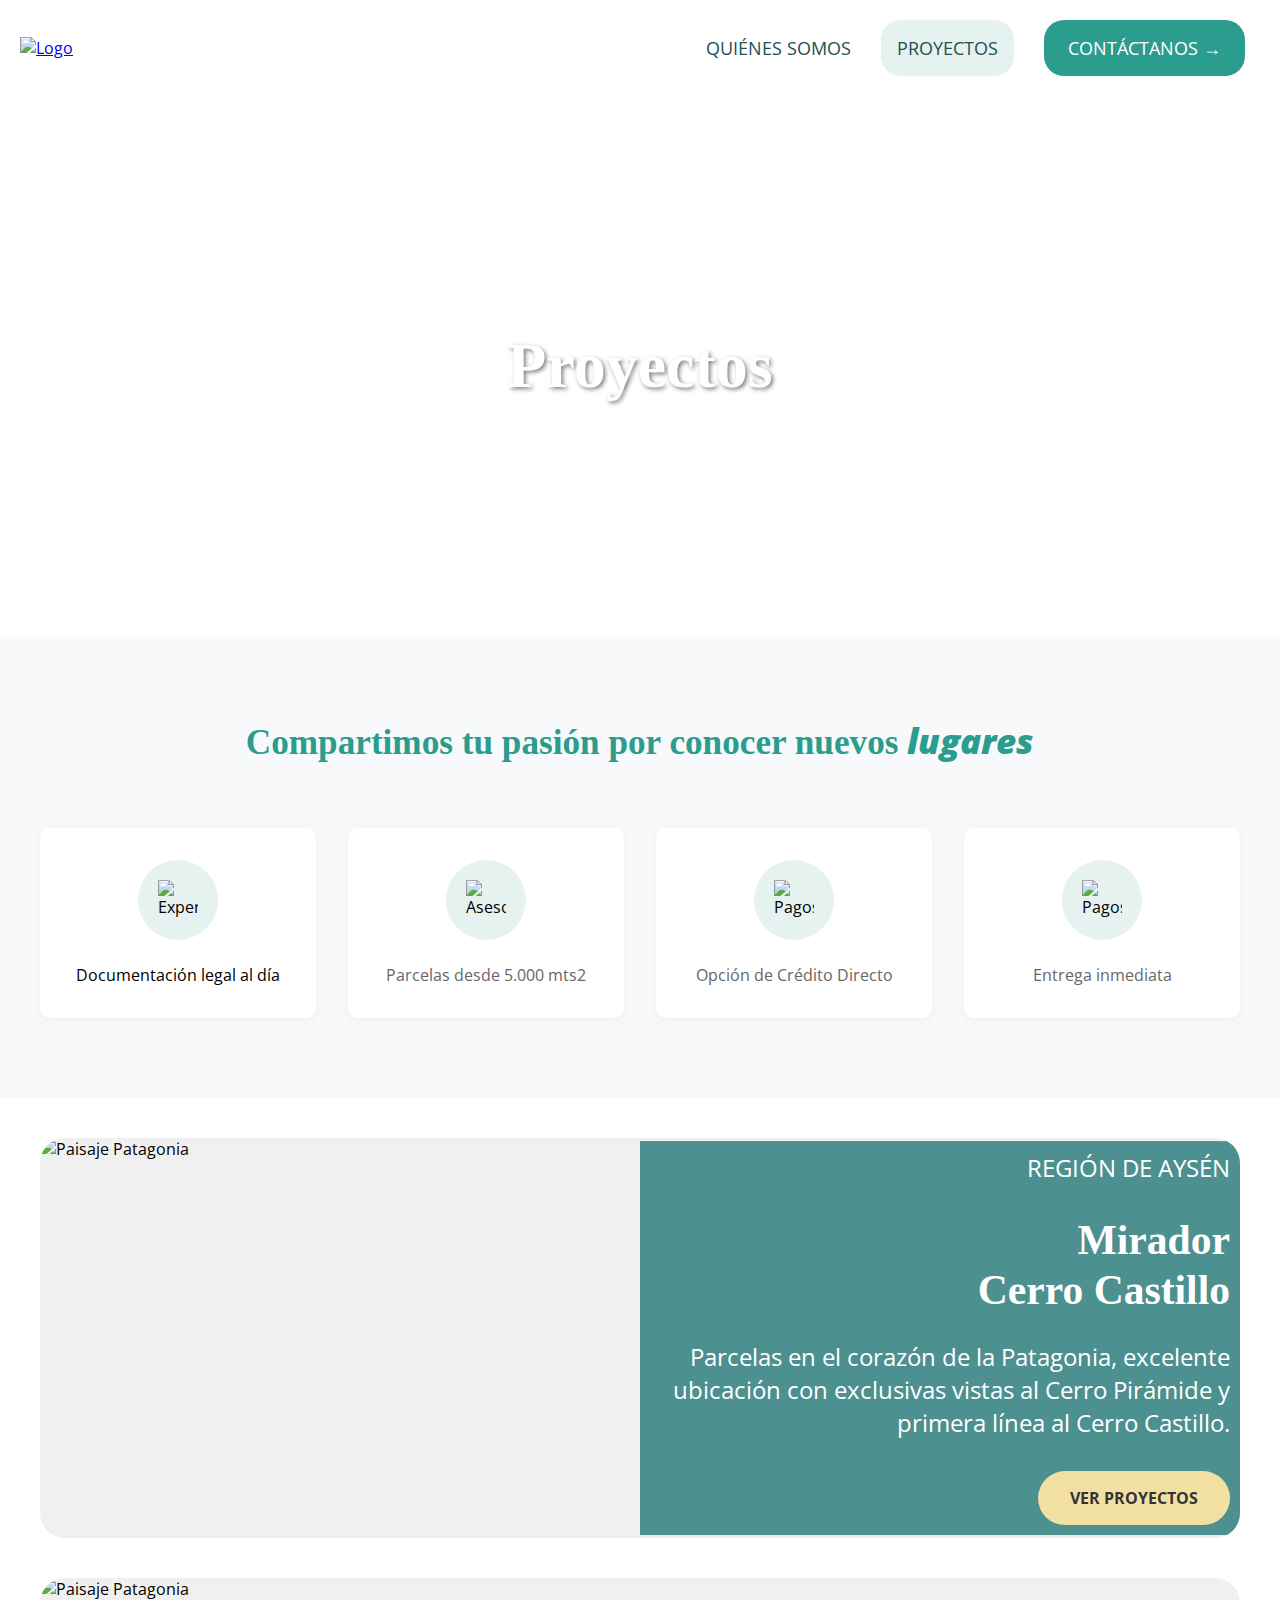
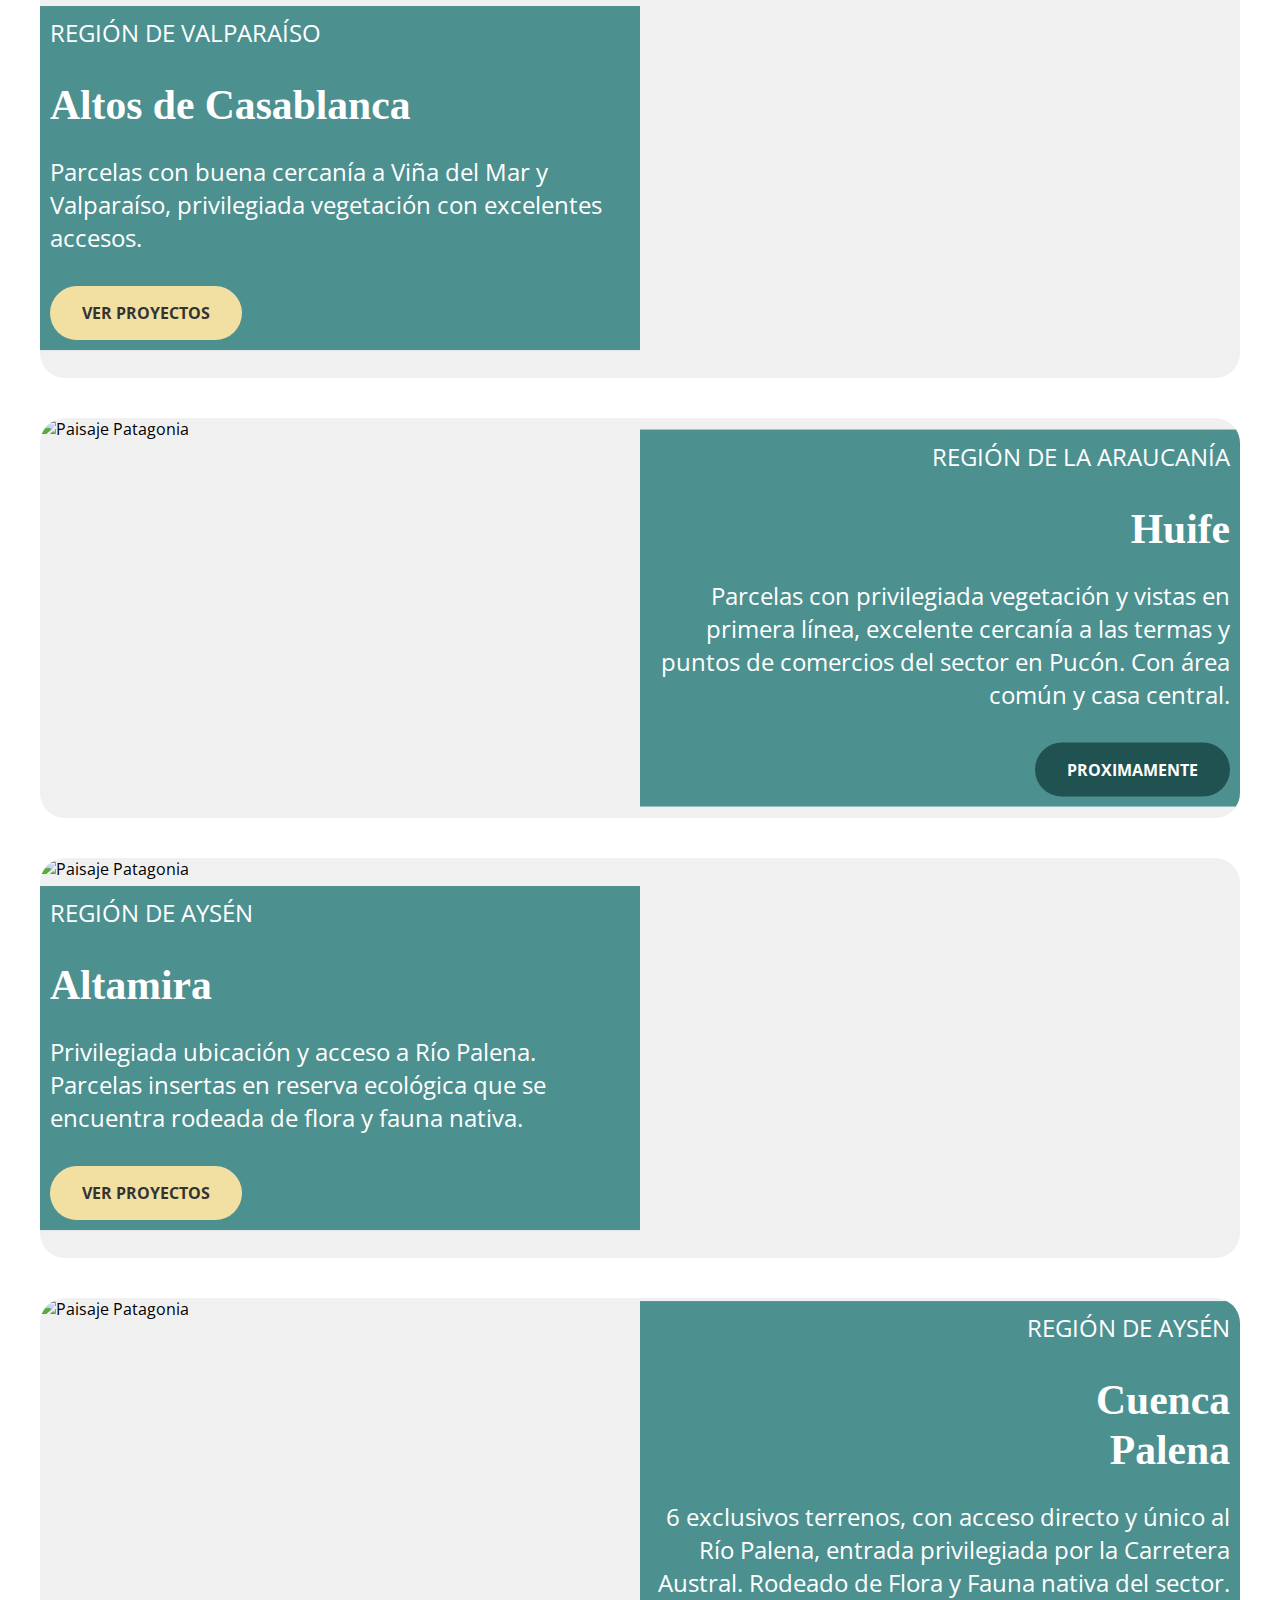
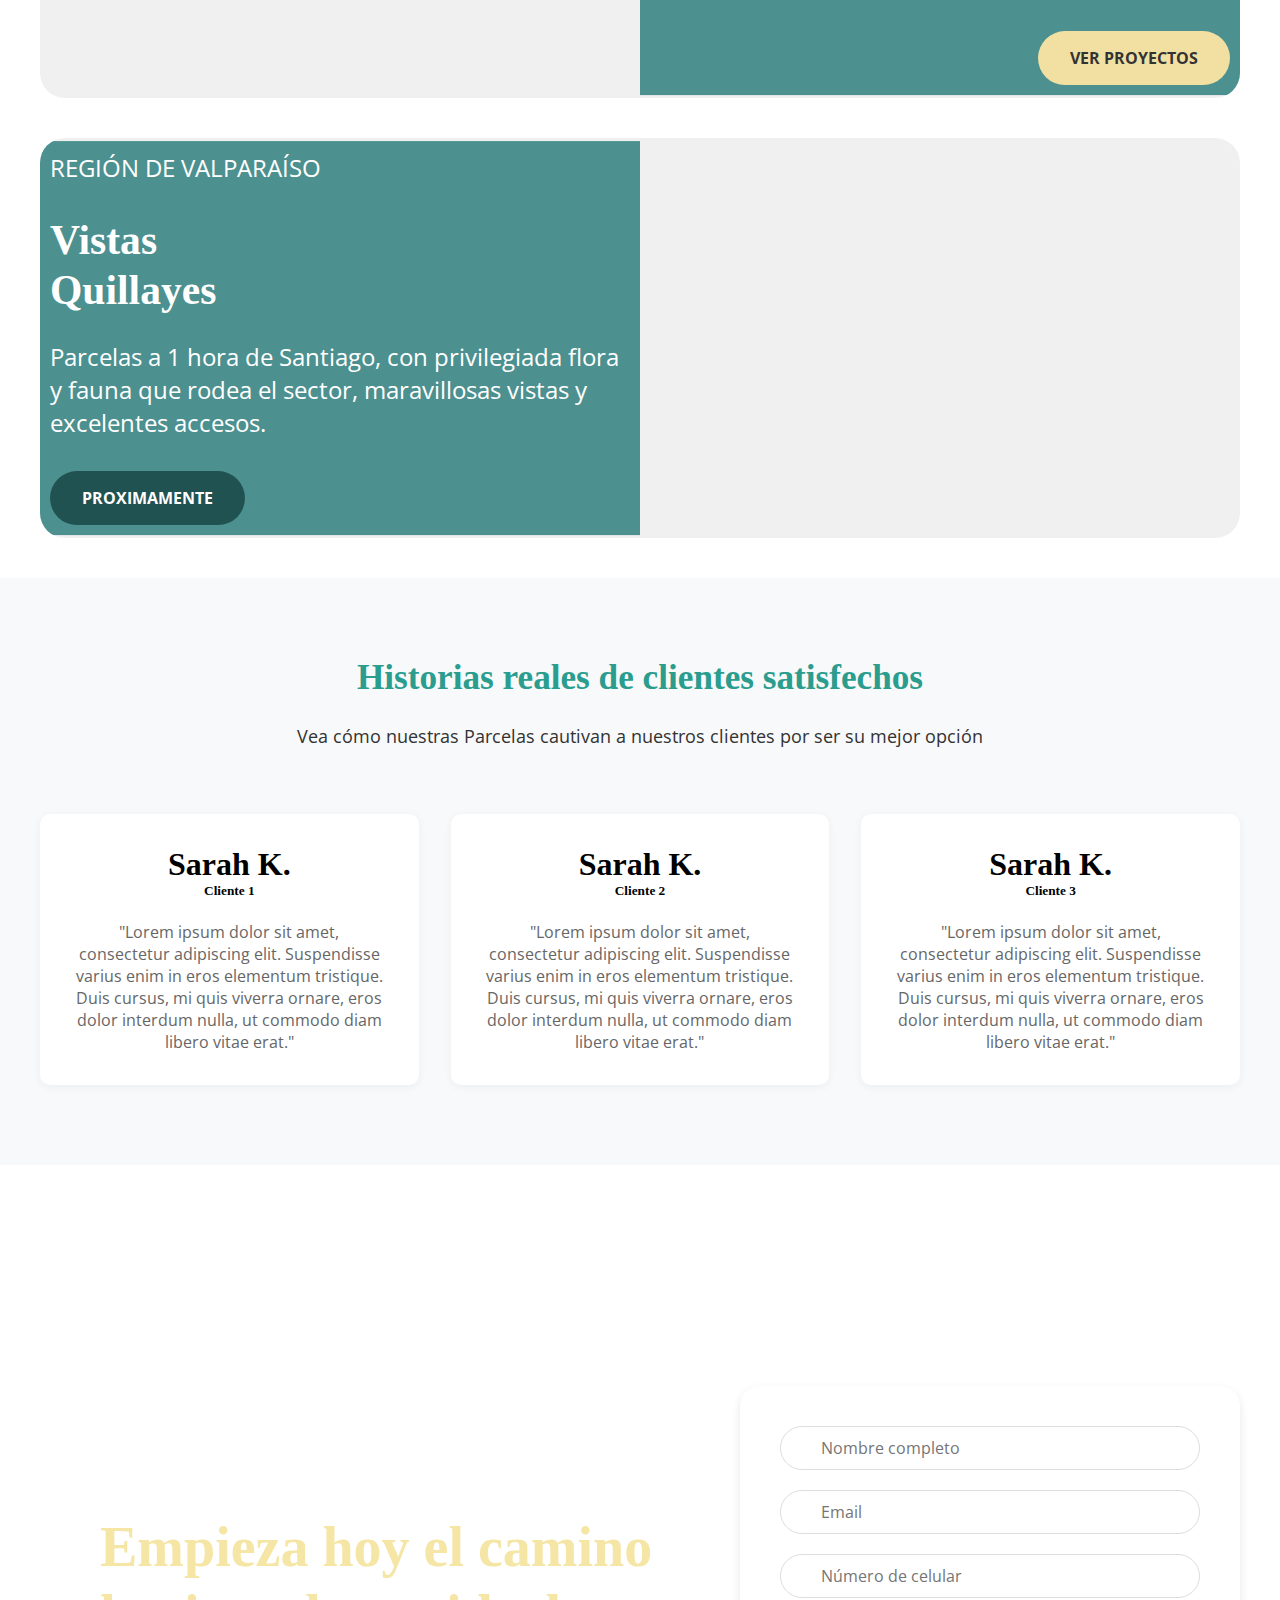
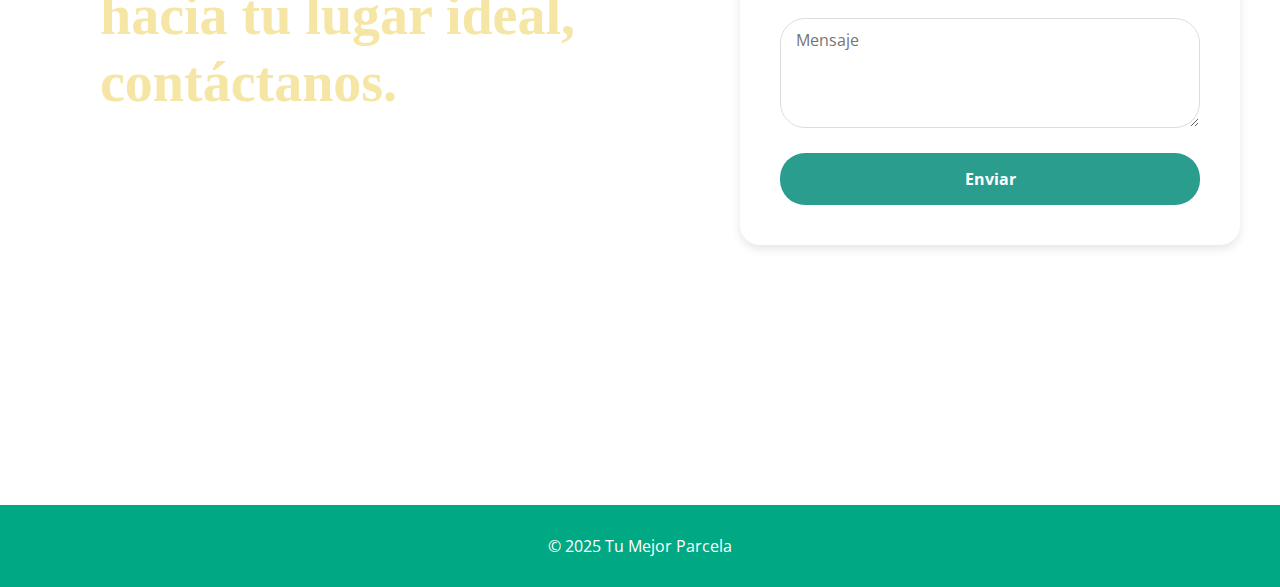
==== proyectos/index.html @ 218e7578 "Add files via upload" ====
<!DOCTYPE html>
<html lang="es">
<head>
    <meta charset="UTF-8">
    <meta name="viewport" content="width=device-width, initial-scale=1.0">
    <title>Proyectos</title>
    <meta content="" name="keywords">
    <meta content="" name="description">
    <!-- Favicon -->
    <link href="../assets/icons/parcela_icon.png" rel="icon">

    <link rel="stylesheet" href="../assets/css/style.css">
<!--     <script src="../assets/js/slider.js"></script>
    <script src="../assets/js/gallery.js"></script> -->
</head>
<body>

    
    <nav class="navbar">

        <div class="logo">
            <a href="http://localhost/parcelas/">
            <img src="../assets/img/banners/Logo.svg" alt="Logo">
            </a>
        </div>
        
        <!-- Checkbox para controlar el menú -->
        <input type="checkbox" class="menu-toggle" id="toggle-menu">
    
        <!-- Icono del menú (hamburguesa) -->
        <label for="toggle-menu" class="navbar-toggle">&#9776;</label>
        <div class="nav-links">
            <a href="../quienes-somos/index.html" class="nav-item">QUIÉNES SOMOS</a>
            <a href="../proyectos/index.html" class="nav-item proyectos">PROYECTOS</a>
            <a href="mailto:contacto@parcelas.cl" target="_blank" class="nav-item contactanos">CONTÁCTANOS →</a>
        </div>
    </nav>

    <section class="proyects">
        <div class="proyects-content">
            <h1>Proyectos</h1>
        </div>
    </section>

    <section class="beneficios">
        <div class="beneficios-header">
            
            <h2>Compartimos tu pasión por conocer nuevos <strong style="font-style: italic;">lugares</strong></h2>
           
        </div>
        
        <div class="proyectos-grid">
            <div class="proyectos-card">
                <div class="beneficio-icon">
                    <img src="../assets/icons/documentacion.svg" alt="Experiencia">
                </div>
                <p>Documentación legal al día</p>
            </div>

            <div class="beneficio-card">
                <div class="beneficio-icon">
                    <img src="../assets/icons/parcelas.svg" alt="Asesoría">
                </div>
                <p>Parcelas desde 5.000 mts2</p>
            </div>

            <div class="beneficio-card">
                <div class="beneficio-icon">
                    <img src="../assets/icons/credito.svg" alt="Pagos">
                </div>
                <p>Opción de Crédito Directo</p>
            </div>

            <div class="beneficio-card">
                <div class="beneficio-icon">
                    <img src="../assets/icons/entrega.svg" alt="Pagos">
                </div>
                <p>Entrega inmediata</p>
            </div>
        </div>
    </section>






    <section class="slider-section">
        <div class="slider">  
            <div class="slider-container">
                <div class="slide active">
                    <div class="slide-wrapper">
                        <img src="../assets/img/slides/p1.png" alt="Paisaje Patagonia">
                        <div class="slide-content" style="background-color:#4C908F">
                            <p>REGIÓN DE AYSÉN</p>
                            <h2>Mirador<br>Cerro Castillo</h2>
                            <p>Parcelas en el corazón de la Patagonia, excelente ubicación con exclusivas vistas al Cerro Pirámide y primera línea al Cerro Castillo. </p>
                            <a href="mirador-cerro-castillo/index.html" class="btn-proyectos">VER PROYECTOS</a>
                        </div>
                    </div>
                </div>
                <!-- Agrega más slides según necesites -->
            </div>
        </div>
    </section>


    <section class="slider-section">
        <div class="slider">  
            <div class="slider-container">
                <div class="slide active">
                    <div class="slide-wrapper">
                        <img src="../assets/img/slides/p2.png" alt="Paisaje Patagonia">
                        <div class="slide-content slide-content-left" style="background-color:#4C908F">
                            <p>REGIÓN DE VALPARAÍSO</p>
                            <h2>Altos de Casablanca</h2>
                            <p>Parcelas con buena cercanía a Viña del Mar y Valparaíso, privilegiada vegetación con excelentes accesos.</p>
                            <a href="altos-de-casablanca/index.html" class="btn-proyectos">VER PROYECTOS</a>
                        </div>
                    </div>
                </div>
                <!-- Agrega más slides según necesites -->
            </div>
        </div>
    </section>


    <section class="slider-section">
        <div class="slider">  
            <div class="slider-container">
                <div class="slide active">
                    <div class="slide-wrapper">
                        <img src="../assets/img/slides/p3.png" alt="Paisaje Patagonia">
                        <div class="slide-content" style="background-color:#4C908F">
                            <p>REGIÓN DE LA ARAUCANÍA</p>
                            <h2>Huife</h2>
                            <p>Parcelas con privilegiada vegetación y vistas en primera línea, excelente cercanía a las termas y puntos de comercios del sector en Pucón. Con área común y casa central.</p>
                            <a href="" class="btn-proximos">PROXIMAMENTE</a>
                        </div>
                    </div>
                </div>
                <!-- Agrega más slides según necesites -->
            </div>
        </div>
    </section>


    <section class="slider-section">
        <div class="slider">  
            <div class="slider-container">
                <div class="slide active">
                    <div class="slide-wrapper">
                        <img src="../assets/img/slides/p4.png" alt="Paisaje Patagonia">
                        <div class="slide-content slide-content-left" style="background-color:#4C908F">
                            <p>REGIÓN DE AYSÉN</p>
                            <h2>Altamira</h2>
                            <p>Privilegiada ubicación y acceso a Río Palena. Parcelas insertas en reserva ecológica que se encuentra rodeada de flora y fauna nativa. </p>
                            <a href="altamira/index.html" class="btn-proyectos">VER PROYECTOS</a>
                        </div>
                    </div>
                </div>
                <!-- Agrega más slides según necesites -->
            </div>
        </div>
    </section>

    
    <section class="slider-section">
        <div class="slider">  
            <div class="slider-container">
                <div class="slide active">
                    <div class="slide-wrapper">
                        <img src="../assets/img/slides/p5.png" alt="Paisaje Patagonia">
                        <div class="slide-content" style="background-color:#4C908F">
                            <p>REGIÓN DE AYSÉN</p>
                            <h2>Cuenca <br> Palena</h2>
                            <p>6 exclusivos terrenos, con acceso directo y único al Río Palena, entrada privilegiada por la Carretera Austral. Rodeado de Flora y Fauna nativa del sector.</p>
                            <a href="cuenca-palena/index.html" class="btn-proyectos">VER PROYECTOS</a>
                        </div>
                    </div>
                </div>
                <!-- Agrega más slides según necesites -->
            </div>
        </div>
    </section>


    <section class="slider-section">
        <div class="slider">  
            <div class="slider-container">
                <div class="slide active">
                    <div class="slide-wrapper">
                        <img src="../assets/img/slides/p6.png" alt="Paisaje Patagonia">
                        <div class="slide-content slide-content-left" style="background-color:#4C908F">
                            <p>REGIÓN DE VALPARAÍSO</p>
                            <h2>Vistas<br> Quillayes</h2>
                            <p>Parcelas a 1 hora de Santiago, con privilegiada flora y fauna que rodea el sector, maravillosas vistas y excelentes accesos. </p>
                            <a href="" class="btn-proximos">PROXIMAMENTE</a>
                        </div>
                    </div>
                </div>
                <!-- Agrega más slides según necesites -->
            </div>
        </div>
    </section>

    <section class="beneficios">
        <div class="beneficios-header">
            <h2>Historias reales de clientes satisfechos</h2>
           <p>Vea cómo nuestras Parcelas cautivan a nuestros clientes por ser su mejor opción </p>
        </div>
        
        <div class="beneficios-grid">
            <div class="beneficio-card">
               
            <h1>Sarah K.</h1>
            <h5>Cliente 1</h5>
            <br>
                <p> "Lorem ipsum dolor sit amet, consectetur adipiscing elit. Suspendisse varius enim in eros elementum tristique. Duis cursus, mi quis viverra ornare, eros dolor interdum nulla, ut commodo diam libero vitae erat."</p>
            </div>

            <div class="beneficio-card">
               
                <h1>Sarah K.</h1>
                <h5>Cliente 2
                </h5>
                
            <br>
  
                    <p> "Lorem ipsum dolor sit amet, consectetur adipiscing elit. Suspendisse varius enim in eros elementum tristique. Duis cursus, mi quis viverra ornare, eros dolor interdum nulla, ut commodo diam libero vitae erat."</p>
                </div>
                <div class="beneficio-card">
               
          
  
                    <h1>Sarah K.</h1>
                    <h5>Cliente 3</h5>
                    <br>
                        <p> "Lorem ipsum dolor sit amet, consectetur adipiscing elit. Suspendisse varius enim in eros elementum tristique. Duis cursus, mi quis viverra ornare, eros dolor interdum nulla, ut commodo diam libero vitae erat."</p>
                    </div>
               
        </div>
    </section>



    <section class="contacto" style="background-image: url(../assets/img/banners/proyecto_contacto.png);">
        <div class="contacto-container">
            <div class="contacto-title">
                <h2>Empieza hoy el camino hacia tu lugar ideal, contáctanos.</h2>
            </div>
            <div class="contacto-content">
                <form class="contacto-form">
                    <div class="form-group">
                        <input type="text" placeholder="Nombre completo" class="input-icon user" required>
                    </div>
                    <div class="form-group">
                        <input type="email" placeholder="Email" class="input-icon email" required>
                    </div>
                    <div class="form-group">
                        <input type="tel" placeholder="Número de celular" class="input-icon phone" required>
                    </div>
                    <div class="form-group">
                        <textarea placeholder="Mensaje" rows="4" class="input-icon message" required></textarea>
                    </div>
                    <button type="submit" class="btn-submit">Enviar</button>
                </form>
            </div>
        </div>
    </section>



    <footer class="footer">
        <p>&copy; 2025 Tu Mejor Parcela</p>
    </footer>
</body>
</html>
---- assets/css/style.css ----
/* Base Styles & Typography */
@import url('https://fonts.googleapis.com/css2?family=Open+Sans:wght@300;400;500;600;700&display=swap');

@font-face {
    font-family: 'Dream Orphans';
    src: url('../fonts/DreamOrphans.woff2') format('woff2'),
         url('../fonts/DreamOrphans.woff') format('woff');
    font-weight: normal;
    font-style: normal;
    font-display: swap;
}


/* Aplicar la fuente a todo el sitio */
* {
    font-family: 'Open Sans', sans-serif;
    margin: 0;
    padding: 0;
    box-sizing: border-box;
}

/* Aplicar Dream Orphans a los títulos */
h1, h2, h3, h4, h5, h6,
.hero-content h1,
.beneficios-header h2,
.slide-content h2,
.contacto-title h2 {
    font-family: 'Dream Orphans', serif;


}

/* Estilos generales para el navbar */
.navbar {
    display: flex;
    justify-content: space-between;
    align-items: center;
    background-color: #ffffff;
    padding: 20px 20px;
    
}

/* Logo */
.navbar .logo img {
    width: 183px; /* Establecer el ancho fijo */
    height: 30px; /* Establecer el alto fijo */
    object-fit: contain; /* Ajusta la imagen sin distorsionarla */
    
}

/* Estilo de los enlaces */
.nav-links {
    display: flex;
    list-style-type: none;
    padding: 0;
    margin: 0;
    align-items: center; /* Asegura que los enlaces estén alineados verticalmente */
}

.nav-links .nav-item {
    color: #215252;
    text-decoration: none;
    font-size: 18px;
    margin: 0 15px;
}


.nav-links .nav-item:hover {
    color: #b8b8b8;
}

/* Toggle */
.menu-toggle {
    display: none; /* Ocultar el checkbox de manera predeterminada */
}

/* Icono de hamburguesa */
.navbar-toggle {
    display: none;
    font-size: 30px;
    color: white;
    background-color:#00A884;
    cursor: pointer;
    padding: 10px;
}

.nav-item.contactanos{
    color:#ffff

}

/* Estilo para el toggle en pantallas pequeñas */
@media screen and (max-width: 768px) {
    /* Ocultar los enlaces por defecto en pantallas pequeñas */
    .nav-links {
        display: none;
        width: 100%;
        flex-direction: column;
        text-align: center;
        background-color: #ffffff;
        position: absolute;
        top: 80px;
        left: 0;
        padding: 10px 0;
    }

    .nav-links .nav-item {
        margin: 10px 0;
        padding: 10px;
    }

    /* Mostrar el icono del toggle */
    .navbar-toggle {
        display: block;
    }

    /* Mostrar el menú cuando el checkbox está marcado */
    .menu-toggle:checked + .navbar-toggle + .nav-links {
        display: flex;
    }
}


.proyectos {
    background-color: #E5F2F0;
    padding: 1.0rem 1rem;
    border-radius: 20px;
}

.contactanos {
    background-color: #2A9D8F;
    color: white;
    padding: 1.0rem 1.5rem;
    border-radius: 20px;
}



/* Hero Section */
.hero {
    width: 100%;
    height: 60vh;
    background-image: url('../img/hero/tu_parcela.png');
    background-size: cover;
    background-position: center;
    background-repeat: no-repeat;
    display: flex;
    align-items: center;
    justify-content: center;
}

.hero-content {
    text-align: center;
    color: white;
}

.hero-content h1 {
    font-size: 4rem;
    text-shadow: 2px 2px 4px rgba(0, 0, 0, 0.5);
}



/* Quienes Somos */
.quienes-somos {
    width: 100%;
    height: 60vh;
    background-image: url('../img/banners/quienes-somos.png');
    background-size: cover;
    background-position: center;
    background-repeat: no-repeat;
    display: flex;
    align-items: center;
    justify-content: center;
}

.quienes-somos-content  {
    text-align: center;
    color: white;
}

.quienes-somos-content  h1 {
    font-size: 4rem;
    text-shadow: 2px 2px 4px rgba(0, 0, 0, 0.5);
}

/* Proyectos Section */
.proyects {
    width: 100%;
    height: 60vh;
    background-image: url('../img/banners/proyectos.png');
    background-size: cover;
    background-position: center;
    background-repeat: no-repeat;
    display: flex;
    align-items: center;
    justify-content: center;
}

.proyects-content {
    text-align: center;
    color: white;
}

.proyects-content h1 {
    font-size: 4rem;
    text-shadow: 2px 2px 4px rgba(0, 0, 0, 0.5);
}


/* Benefits Section */
.beneficios {
    padding: 5rem 2rem;
    background-color: #f8f9fa;
}

.beneficios-header {
    text-align: center;
    max-width: 800px;
    margin: 0 auto 4rem auto;
}

.beneficios-header h2 {
    color: #2A9D8F;
    font-size: 2.2rem;
    margin-bottom: 1.5rem;
}

.beneficios-header p {
    color: #333;
    font-size: 1.1rem;
    line-height: 1.6;
}

.beneficios-grid {
    display: grid;
    grid-template-columns: repeat(3, 1fr);
    gap: 2rem;
    max-width: 1200px;
    margin: 0 auto;
}
.proyectos-grid {
    display: grid;
    grid-template-columns: repeat(4, 1fr);
    gap: 2rem;
    max-width: 1200px;
    margin: 0 auto;
}

.beneficio-card {
    background: white;
    padding: 2rem;
    border-radius: 10px;
    text-align: center;
    box-shadow: 0 2px 10px rgba(0,0,0,0.05);
}

.proyectos-card {
    background: white;
    padding: 2rem;
    border-radius: 10px;
    text-align: center;
    box-shadow: 0 2px 10px rgba(0,0,0,0.05);
}


.beneficio-icon {
    background-color: #E5F2F0;
    width: 80px;
    height: 80px;
    border-radius: 50%;
    display: flex;
    align-items: center;
    justify-content: center;
    margin: 0 auto 1.5rem auto;
}

.beneficio-icon img {
    width: 40px;
    height: 40px;
}

.beneficio-card h3 {
    color: #333;
    margin-bottom: 1rem;
}

.beneficio-card p {
    color: #666;
}

/* Mobile Styles */
@media screen and (max-width: 768px) {
    .beneficios-grid {
        grid-template-columns: 1fr; /* Cambiar a una columna en pantallas pequeñas */
        gap: 1.5rem; /* Reducir el espacio entre los elementos */
    }
    .proyectos-grid {
        grid-template-columns: 1fr; /* Cambiar a una columna en pantallas pequeñas */
        gap: 1.5rem; /* Reducir el espacio entre los elementos */
    }

    .beneficio-card {
        padding: 1.5rem; /* Reducir el padding en los beneficios */
    }

    .beneficios-header h2 {
        font-size: 2rem; /* Ajustar el tamaño de fuente en móvil */
    }

    .beneficios-header p {
        font-size: 1rem; /* Ajustar el tamaño de fuente en móvil */
    }
}
/* Slider Section */
.slider-section {
    padding: 0 20px;
    margin: 40px 0;
}

.slider {
    position: relative;
    max-width: 1200px;
    margin: 0 auto;
}

.slider-container {
    border-radius: 25px;
    overflow: hidden;
    position: relative;
    height: 400px; /* Ajustamos la altura */
    background-color: #f0f0f0; /* Color de fondo mientras carga la imagen */
}

.slide {
    position: absolute;
    width: 100%;
    height: 100%;
    opacity: 0;
    transition: opacity 0.8s ease;
    visibility: hidden;
}

.slide.active {
    opacity: 1;
    visibility: visible;
}

.slide-wrapper {
    position: relative;
    width: 100%;
    height: 100%;
}

.slide img {
    width: 100%;
    height: 100%;
    object-fit: cover;
}

/* Contenido del slide alineado a la derecha (original) */
.slide-content {
    position: absolute;
    right: 0%;
    top: 50%;
    transform: translateY(-50%);
    color: white;
    text-align: right;
    max-width: 50%;
    padding: 10px;
}

/* Nueva clase para alinear el contenido a la izquierda */
.slide-content-left {
    left: 0%; /* Cambiamos de right a left */
    right: auto; /* Anulamos el right */
    text-align: left; /* Alineamos el texto a la izquierda */
}

.slide-content h2 {
    font-size: 2.6rem;
    margin-bottom: 1.5rem;
    line-height: 1.2;
}

.slide-content p {
    font-size: 1.5rem;
    margin-bottom: 2rem;
}

/* Media Queries para Responsividad */

/* Para dispositivos con pantallas más pequeñas como tabletas */
@media (max-width: 768px) {
    .slider-container {
        height: 300px; /* Reducimos la altura del slider */
    }

    .slide-content,
    .slide-content-left {
        max-width: 70%; /* Ajustamos el ancho del contenido */
        padding: 0 15px; /* Aumentamos el padding para mayor visibilidad */
    }

    .slide-content h2,
    .slide-content-left h2 {
        font-size: 2rem; /* Reducimos el tamaño de la letra en tabletas */
        margin-bottom: 1rem; /* Reducimos el margen */
    }

    .slide-content p,
    .slide-content-left p {
        font-size: 1rem; /* Reducimos el tamaño de la letra en tabletas */
        margin-bottom: 1.5rem; /* Reducimos el margen */
    }
}

/* Para dispositivos móviles más pequeños */
@media (max-width: 480px) {
    .slider-container {
        height: 250px; /* Reducimos aún más la altura del slider */
    }

    .slide-content,
    .slide-content-left {
        max-width: 85%; /* Reducimos aún más el ancho del contenido */
        padding: 8px;
    }

    .slide-content h2,
    .slide-content-left h2 {
        font-size: 1.5rem; /* Reducimos el tamaño de la letra en dispositivos pequeños */
        margin-bottom: 0.5rem;
    }

    .slide-content p,
    .slide-content-left p {
        font-size: 1rem; /* Reducimos el tamaño de la letra en dispositivos pequeños */
        margin-bottom: 1rem; /* Reducimos el margen */
    }
}

.btn-proyectos {
    display: inline-block;
    padding: 1rem 2rem;
    background-color: #F2E0A2;
    color: #333;
    text-decoration: none;
    border-radius: 30px;
    font-weight: bold;
    transition: background-color 0.3s;
}

.btn-proyectos:hover {
    background-color: #f1c40f;
}

/* Para pantallas más pequeñas como tabletas */
@media (max-width: 768px) {
    .btn-proyectos {
        padding: 0.8rem 1.5rem; /* Reducimos el tamaño del botón en pantallas más pequeñas */
        font-size: 1.1rem; /* Ajustamos el tamaño de la fuente */
        font-size: 14px;
    }
}

/* Para dispositivos móviles más pequeños */
@media (max-width: 480px) {
    .btn-proyectos {
        padding: 0.6rem 1.2rem; /* Ajustamos aún más el tamaño del botón */
        font-size: 1rem; /* Reducimos el tamaño de la fuente */
        width: 100%; /* Hacemos que el botón ocupe el ancho completo en dispositivos pequeños */
        text-align: center; /* Aseguramos que el texto esté centrado */
        font-size: 14px;
    }
}
/* Para proximos*/


.btn-proximos {
    display: inline-block;
    padding: 1rem 2rem;
    background-color: #215252;
    color: #ffffff;
    text-decoration: none;
    border-radius: 30px;
    font-weight: bold;
    transition: background-color 0.3s;
}

.btn-proximos:hover {
    background-color: #3f9b9b;
}

/* Para pantallas más pequeñas como tabletas */
@media (max-width: 768px) {
    .btn-proximos {
        padding: 0.8rem 1.5rem; /* Reducimos el tamaño del botón en pantallas más pequeñas */
        font-size: 1.1rem; /* Ajustamos el tamaño de la fuente */
        font-size: 14px;
    }
}

/* Para dispositivos móviles más pequeños */
@media (max-width: 480px) {
    .btn-proximos {
        padding: 0.6rem 1.2rem; /* Ajustamos aún más el tamaño del botón */
        font-size: 1rem; /* Reducimos el tamaño de la fuente */
        width: 100%; /* Hacemos que el botón ocupe el ancho completo en dispositivos pequeños */
        text-align: center; /* Aseguramos que el texto esté centrado */
        font-size: 14px;
    }
}

/* Footer */
footer {
    text-align: center;
    padding: 30px;
    background-color: #00A884;
    margin-top: 40px;
}

footer p {
    margin: 0;
    color: #ffffff;
}

/* Contact Section */

/* Contact Section */
/* Contact Section */
.contacto {
    background-image: url('../img/banners/home_footer.png');
    background-size: cover;
    background-position: center;
    padding: 60px 20px;
    min-height: 100vh;
    display: flex;
    align-items: center;
}

.contacto-container {
    width: 100%;
    max-width: 1200px;
    margin: 0 auto;
    display: flex;
    justify-content: space-between;
    align-items: center;
    gap: 40px;
}

.contacto-title {
    flex: 1;
    padding-left: 60px;
}

.contacto-title h2 {
    color: #F5E6A5;
    font-size: 3.5em;
    line-height: 1.2;
    max-width: 600px;
}

.contacto-content {
    flex: 1;
    max-width: 500px;
    background: white;
    padding: 40px;
    border-radius: 20px;
    box-shadow: 0 4px 10px rgba(0, 0, 0, 0.1);
}

.contacto-form {
    display: flex;
    flex-direction: column;
    gap: 20px;
}

.form-group {
    position: relative;
}

.input-icon {
    width: 100%;
    padding: 10px 15px 10px 40px; /* Espacio para el ícono */
    border: 1px solid #ddd;
    border-radius: 25px;
    font-size: 1em;
    outline: none;
    transition: border-color 0.3s ease;
    background-repeat: no-repeat;
    background-position: 10px center; /* Posición del ícono */
    background-size: 20px; /* Tamaño del ícono */
}

.input-icon:focus {
    border-color: #2A9D8F;
}

/* Íconos personalizados */
.input-icon.user {
    background-image: url('../icons/user.svg'); /* Ícono de usuario */
}

.input-icon.email {
    background-image: url('../icons/email.svg'); /* Ícono de email */
}

.input-icon.phone {
    background-image: url('../icons/phone.svg'); /* Ícono de teléfono */
}

.input-icon.message {
 
    padding-left: 15px; /* Ajuste para el textarea */
    background-position: 10px 10px; /* Posición del ícono en el textarea */
}

.btn-submit {
    width: 100%;
    padding: 15px;
    border: none;
    border-radius: 25px;
    background: #2A9D8F;
    color: white;
    font-size: 1em;
    font-weight: bold;
    cursor: pointer;
    transition: background-color 0.3s ease;
}

.btn-submit:hover {
    background: #21867A;
}

@media (max-width: 968px) {
    .contacto-container {
        flex-direction: column;
        text-align: center;
    }

    .contacto-title {
        padding-left: 0;
    }

    .contacto-title h2 {
        font-size: 2.5em;
        margin: 0 auto;
    }

    .contacto-content {
        max-width: 100%;
        padding: 20px;
    }
}

/* Gallery Section */
/* Estilos de la Galería */
.gallery {
    padding: 4rem 2rem;
    background: #f5f5f5;
}

.gallery-container {
    display: grid;
    grid-template-columns: repeat(3, 1fr);
    gap: 1rem;
    max-width: 90%;
    margin: auto;
}

.gallery-item {
    position: relative;
    overflow: hidden;
    border-radius: 10px;
    cursor: pointer;
}

.gallery-item img {
    width: 100%;
    height: auto;
    object-fit: cover;
    transition: transform 0.3s ease-in-out;
}

.gallery-item:hover img {
    transform: scale(1.1);
}

/* Modal */
.modal {
    display: none;
    position: fixed;
    z-index: 1000;
    padding-top: 10%;
    left: 0;
    top: 0;
    width: 100%;
    height: 100%;
    overflow: auto;
    background-color: rgba(0, 0, 0, 0.8);
}

.modal-content {
    display: block;
    max-width: 80%;
    max-height: 80%;
    margin: auto;
}

.close {
    position: absolute;
    top: 15px;
    right: 25px;
    color: white;
    font-size: 35px;
    font-weight: bold;
    cursor: pointer;
}

/* Responsive */
@media (max-width: 768px) {
    .gallery-container {
        grid-template-columns: repeat(2, 1fr);
    }
}

@media (max-width: 480px) {
    .gallery-container {
        grid-template-columns: repeat(1, 1fr);
    }
}


/* Slider Arrows */
.slider-arrow {
    position: absolute;
    top: 50%;
    transform: translateY(-50%);
    background: rgba(255, 255, 255, 0.5);
    border: none;
    width: 40px;
    height: 40px;
    border-radius: 50%;
    font-size: 24px;
    cursor: pointer;
    z-index: 2;
    color: #333;
    display: flex;
    align-items: center;
    justify-content: center;
    transition: background-color 0.3s;
}

.slider-arrow:hover {
    background: rgba(255, 255, 255, 0.8);
}

.slider-arrow.prev {
    left: 20px; /* Cambiado de -20px a 20px */
}

.slider-arrow.next {
    right: 20px; /* Cambiado de -20px a 20px */
}

/* Opcional: hacer los botones más visibles */
.slider-arrow {
    font-size: 30px;
    font-weight: bold;
}

/* Project Cards Section */
.proyecto-cards {
    padding: 4rem 2rem;
    background-color: #fff;
}

.proyecto-header {
    text-align: center;
    max-width: 800px;
    margin: 0 auto 3rem;
}

.proyecto-header h2 {
    font-size: 2.5rem;
    margin-bottom: 1.5rem;
    color: #333;
}

.proyecto-header p {
    font-size: 1.2rem;
    color: #666;
    line-height: 1.6;
}

.proyecto-grid {
    display: grid;
    grid-template-columns: repeat(auto-fit, minmax(250px, 1fr));
    gap: 2rem;
    max-width: 1200px;
    margin: 0 auto;
}

.proyecto-card {
    text-align: center;
    padding: 2rem;
    background: #f8f8f8;
    border-radius: 10px;
    transition: transform 0.3s ease;
}

.proyecto-card:hover {
    transform: translateY(-5px);
}

.proyecto-icon {
    background-color: #E5F2F0;
    width: 80px;
    height: 80px;
    border-radius: 50%;
    display: flex;
    align-items: center;
    justify-content: center;
    margin: 0 auto 1.5rem auto;
}

.proyecto-icon img {
    width: 70%;
    height: 70%;
    object-fit: contain;
}



.proyecto-card p {
    font-size: 1.1rem;
    color: #444;
    margin: 0;
}

@media (max-width: 768px) {

    


    .proyecto-header h2 {
        font-size: 2rem;
    }
    
    .proyecto-grid {
        grid-template-columns: 1fr;
        gap: 1.5rem;
    }
}

/* Project Layout Sections */
.project-right {
    display: flex;
    align-items: stretch;
    margin: 2rem auto;
    max-width: 1200px;
    background: #fff;
    border-radius: 20px;
    overflow: hidden;
    box-shadow: 0 4px 6px rgba(0, 0, 0, 0.1);
}
.project-left {
    display: flex;
    align-items: stretch;
    margin: 2rem auto;
    max-width: 1200px;
    background: #fff;
    border-radius: 20px;
    overflow: hidden;
    box-shadow: 0 4px 6px rgba(0, 0, 0, 0.1);
}

.project-image {
    flex: 1;
    min-height: 400px;
}

.project-image img {
    width: 100%;
    height: 100%;
    object-fit: cover;
}

.project-info {
    flex: 1;
    padding: 3rem;
    background: #4A8B84;
    color: white;
    display: flex;
    flex-direction: column;
    justify-content: center;
}

.project-info .region {
    font-size: 0.9rem;
    margin-bottom: 1rem;
}

.project-info h2 {
    font-size: 2.5rem;
    margin-bottom: 1.5rem;
    line-height: 1.2;
}

.project-info p {
    font-size: 1.1rem;
    margin-bottom: 2rem;
    line-height: 1.6;
}

.btn-project {
    display: inline-block;
    background: #F5E6C9;
    color: #333;
    padding: 0.8rem 2rem;
    border-radius: 25px;
    text-decoration: none;
    font-weight: bold;
    align-self: flex-start;
    transition: background-color 0.3s ease;
}

.btn-project:hover {
    background: #f0d9b0;
}

@media (max-width: 768px) {
    .project-right {
        flex-direction: column;
        margin: 1rem;
    }
    .project-left {
        flex-direction: column-reverse;
        margin: 1rem;
    }

    .project-image {
        min-height: 300px;
    }


    .project-info {
        padding: 2rem;
    }

    .project-info h2 {
        font-size: 2rem;
    }
}

/* Testimonials Section */
.testimonios {
    padding: 4rem 2rem;
    background-color: #fff;
}

.testimonios-header {
    text-align: center;
    max-width: 800px;
    margin: 0 auto 3rem;
}

.testimonios-header h2 {
    font-size: 2.5rem;
    margin-bottom: 1rem;
    color: #333;
}

.testimonios-header p {
    font-size: 1.1rem;
    color: #666;
}

.testimonios-grid {
    display: grid;
    grid-template-columns: repeat(3, 1fr);
    gap: 2rem;
    max-width: 1200px;
    margin: 0 auto;
}

.testimonio-card {
    background: #f8f9fa;
    padding: 2rem;
    border-radius: 15px;
    text-align: center;
    transition: transform 0.3s ease;
}

.testimonio-card:hover {
    transform: translateY(-5px);
}

.testimonio-card h3 {
    font-size: 1.5rem;
    color: #333;
    margin-bottom: 0.5rem;
}

.cliente-tipo {
    display: block;
    color: #666;
    font-size: 0.9rem;
    margin-bottom: 1.5rem;
}

.testimonio-card p {
    color: #444;
    line-height: 1.6;
    font-style: italic;
}

@media (max-width: 968px) {
    .testimonios-grid {
        grid-template-columns: repeat(2, 1fr);
    }
}

@media (max-width: 768px) {
    .testimonios-grid {
        grid-template-columns: 1fr;
    }

    .testimonios-header h2 {
        font-size: 2rem;
    }
}

/* Project Description Section */
.project-description {
    padding: 4rem 2rem;
    background-color: #fff;
}

.description-content {
    display: flex;
    gap: 4rem;
    max-width: 1200px;
    margin: 0 auto;
}

.description-text {
    flex: 1;
}

.description-text p {
    font-size: 1.1rem;
    line-height: 1.6;
    color: #333;
    margin-bottom: 2rem;
}

.features-list {
    list-style: none;
    padding: 0;
}

.features-list li {
    position: relative;
    padding-left: 1.5rem;
    margin-bottom: 1rem;
    color: #444;
    line-height: 1.4;
}

.features-list li::before {
    content: "•";
    color: #4A8B84;
    position: absolute;
    left: 0;
    font-size: 1.2rem;
}

.description-gallery {
    flex: 1.5;
}

.main-image {
    margin-bottom: 1rem;
    border-radius: 15px;
    overflow: hidden;
}

.main-image img {
    width: 100%;
    height: 400px;
    object-fit: cover;
}

.gallery-grid {
    display: grid;
    grid-template-columns: repeat(3, 1fr);
    gap: 1rem;
}

.gallery-grid img {
    width: 100%;
    height: 150px;
    object-fit: cover;
    border-radius: 10px;
    transition: transform 0.3s ease;
}

.gallery-grid img:hover {
    transform: scale(1.05);
}

@media (max-width: 968px) {
    .description-content {
        flex-direction: column;
    }

    .description-gallery {
        order: -1;
    }

    .main-image img {
        height: 300px;
    }

    .gallery-grid img {
        height: 120px;
    }
}

@media (max-width: 768px) {
    .project-description {
        padding: 2rem 1rem;
    }

    .gallery-grid {
        grid-template-columns: repeat(2, 1fr);
    }
}

/* Project Features Section */
.project-features {
    padding: 4rem 2rem;
    background-color: #f8f9fa;
    /* background-image: url('../img/features-bg.webp'); */
    background-size: cover;
    background-position: center;
    color: white;
}

.features-container {
    display: grid;
    grid-template-columns: repeat(auto-fit, minmax(250px, 1fr));
    gap: 3rem;
    max-width: 1200px;
    margin: 0 auto;
}

.feature-item {
    display: flex;
    gap: 1.5rem;
    align-items: flex-start;
}

.feature-icon {
    flex-shrink: 0;
    width: 50px;
    height: 50px;
}

.feature-icon img {
    width: 100%;
    height: 100%;
    object-fit: contain;
    filter: brightness(0) invert(1); /* Hace los iconos blancos */
}

.feature-content {
    flex-grow: 1;
}

.feature-content h3 {
    font-size: 1.2rem;
    margin-bottom: 0.5rem;
    color: #F5E6C9;
}

.feature-content p {
    font-size: 1rem;
    line-height: 1.4;
    margin-bottom: 0.5rem;
}

.feature-detail {
    font-size: 0.9rem;
    opacity: 0.8;
}

@media (max-width: 768px) {
    .project-features {
        padding: 3rem 1rem;
    }

    .features-container {
        gap: 2rem;
    }

    .feature-item {
        gap: 1rem;
    }

    .feature-icon {
        width: 40px;
        height: 40px;
    }
}

/* Location Section */
.ubication {
    color: #215252; /* Color del texto */
    padding: 4rem 1rem; /* Padding general */
    display: flex;
    justify-content: center;
    position: relative;
    overflow: hidden;
    background-color: #f8f9fa; /* Fondo claro para mejor contraste */
}

.ubication-container {
    display: flex;
    gap: 4rem;
    max-width: 1200px;
    margin: 0 auto;
    padding: 0 1rem; /* Padding interno para evitar desbordamiento */
    box-sizing: border-box; /* Asegura que el padding no afecte el ancho total */
}

.ubication-info {
    flex: 1;
    padding: 2rem; /* Padding interno */
    box-sizing: border-box; /* Asegura que el padding no afecte el ancho total */
}

.ubication-info h2 {
    font-size: 2.5rem; /* Tamaño de fuente más grande */
    color: #215252; /* Color del texto */
    margin-bottom: 2rem; /* Más margen inferior */
}

.ubication-info p {
    font-size: 1.2rem; /* Tamaño de fuente más grande */
    line-height: 1.8; /* Más espacio entre líneas */
    color: #215252; /* Color del texto */
    margin-bottom: 2.5rem; /* Más margen inferior */
}

.ubication-info h3 {
    font-size: 1.5rem; /* Tamaño de fuente más grande */
    color: #215252; /* Color del texto */
    margin-bottom: 1.5rem; /* Más margen inferior */
}

.ubication-list {
    list-style: none;
    padding: 0;
}

.ubication-list li {
    position: relative;
    padding-left: 1.5rem;
    margin-bottom: 1rem; /* Más margen inferior */
    color: #215252; /* Color del texto */
    line-height: 1.6; /* Más espacio entre líneas */
    font-size: 1.1rem; /* Tamaño de fuente más grande */
}

.ubication-list li::before {
    content: "•";
    color: #4A8B84; /* Color del punto */
    position: absolute;
    left: 0;
    font-size: 1.5rem; /* Tamaño del punto más grande */
}

.ubication-map {
    flex: 1.5;
    height: auto;
    overflow: hidden;
    border-radius: 15px; /* Bordes redondeados */
    box-shadow: 0 4px 10px rgba(0, 0, 0, 0.1); /* Sombra suave */
}

/* Responsive Design */
@media (max-width: 968px) {
    .ubication-container {
        flex-direction: column;
        gap: 2rem;
        padding: 0 1rem; /* Padding interno para móvil */
    }

    .ubication-info {
       padding: 18rem;
       padding-top: 15px;
       height: 0px;
   
    }

    .ubication-info h2 {
        font-size: 2rem; /* Tamaño de fuente más pequeño en móvil */
    }

    .ubication-info p {
        font-size: 1.1rem; /* Tamaño de fuente más pequeño en móvil */
    }

    .ubication-info h3 {
        font-size: 1.3rem; /* Tamaño de fuente más pequeño en móvil */
    }

    .ubication-map {
        height: 300px; /* Altura fija para el mapa en móvil */
    }
}

@media (max-width: 768px) {
    .ubication {
        padding: 2rem 1rem; /* Padding ajustado para móvil */
    }

    .ubication-info h2 {
        font-size: 1.8rem; /* Tamaño de fuente más pequeño en móvil */
    }

    .ubication-info p {
        font-size: 1rem; /* Tamaño de fuente más pequeño en móvil */
    }

    .ubication-info h3 {
        font-size: 1.2rem; /* Tamaño de fuente más pequeño en móvil */
    }

    .ubication-list li {
        font-size: 1rem; /* Tamaño de fuente más pequeño en móvil */
    }
}
/* Feature Two Section */
.feature-two {
    background-color: #2A7B76;
    color: white;
    padding: 0;
    display: flex;
    justify-content: center;
    position: relative;
    overflow: hidden;
}

.feature-two-container {
    max-width: 1200px;
    width: 100%;
    margin: 0 auto;
    display: flex;
    align-items: stretch;
    position: relative;
}

.feature-two-content {
    width: 40%;
    padding: 4rem 2rem;
}

.feature-two-image {
    width: 60%;
    position: absolute;
    right: 0;
    top: 0;
    bottom: 0;
    height: 100%;
}

.feature-two-image img {
    width: 100%;
    height: 100%;
    object-fit: cover;
    object-position: center;
}

.feature-two-content h2 {
    font-size: 2rem;
    margin-bottom: 2rem;
    font-weight: 600;
}

.feature-two-list {
    list-style: none;
    padding: 0;
}

.feature-two-list li {
    margin-bottom: 1.5rem;
    line-height: 1.6;
}

.feature-two-list strong {
    display: block;
    margin-bottom: 0.5rem;
    font-weight: 600;
}

/* Responsive design */
@media (max-width: 768px) {
    .feature-two-container {
        flex-direction: column;
    }
    
    .feature-two-content {
        width: 100%;
        padding: 3rem 1.5rem;
    }
    
    .feature-two-image {
        position: relative;
        width: 100%;
        height: 300px;
    }
}

/* Feature Two Reverse Section */
/* Feature Two Reverse Section */
.feature-two-reverse {
    background-color: #2A7B76;
    color: white;
    padding: 0;
    display: flex;
    justify-content: center;
    position: relative;
    overflow: hidden;
}

.feature-two-reverse-container {
    max-width: 1200px;
    width: 50%;
    margin: 0% auto;
    display: flex;
    align-items: stretch;
    position: relative;
    flex-direction: row; /* Asegura que la imagen quede primero */
}

.feature-two-reverse-content {
    width: 100%;
    padding: 2rem 3rem;
    position: relative;
    z-index: 2;
}

.feature-two-reverse-image {
    width: 100%; /* Ahora la imagen ocupa todo el ancho disponible en pantallas grandes */
    position: relative;
    height: 100%;
}

.feature-two-reverse-image img {
    width: 100%;
    height: 100%;
    object-fit: cover;
    object-position: center;
}

.feature-two-reverse-content h2 {
    font-size: 2rem;
    margin-bottom: 2rem;
    font-weight: 600;
}

.feature-two-reverse-list {
    list-style: none;
    padding: 0;
}

.feature-two-reverse-list li {
    margin-bottom: 1.5rem;
    line-height: 1.6;
}

.feature-two-reverse-list strong {
    display: block;
    margin-bottom: 0.5rem;
    font-weight: 600;
}

/* Responsive design */
@media (max-width: 768px) {
    .feature-two-reverse-container {
        flex-direction: column;
    }
    
    .feature-two-reverse-content {
        width: 100%;
        padding: 3rem 1.5rem;
    }
    
    .feature-two-reverse-image {
        position: relative;
        width: 100%; /* Asegura que la imagen ocupe todo el ancho en pantallas pequeñas */
        height: 300px; /* Ajusté la altura de la imagen en pantallas móviles */
    }
}
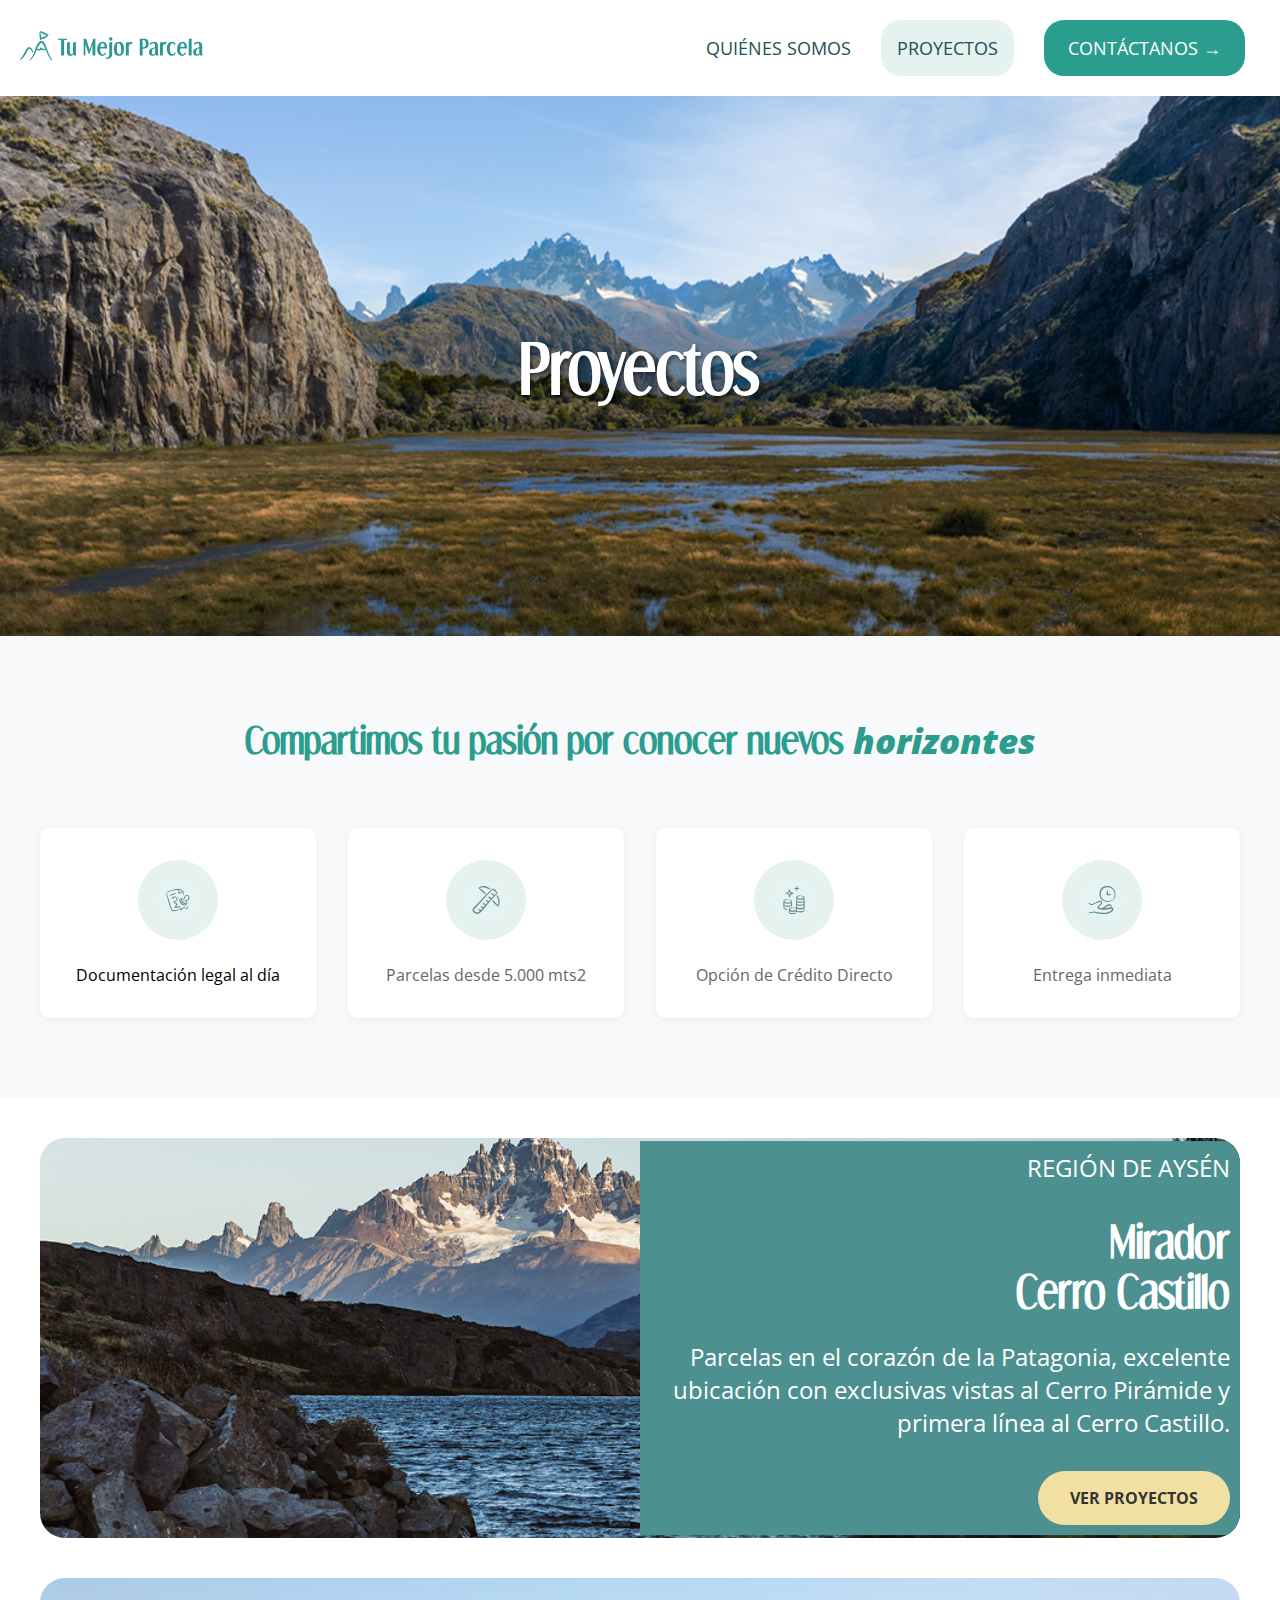
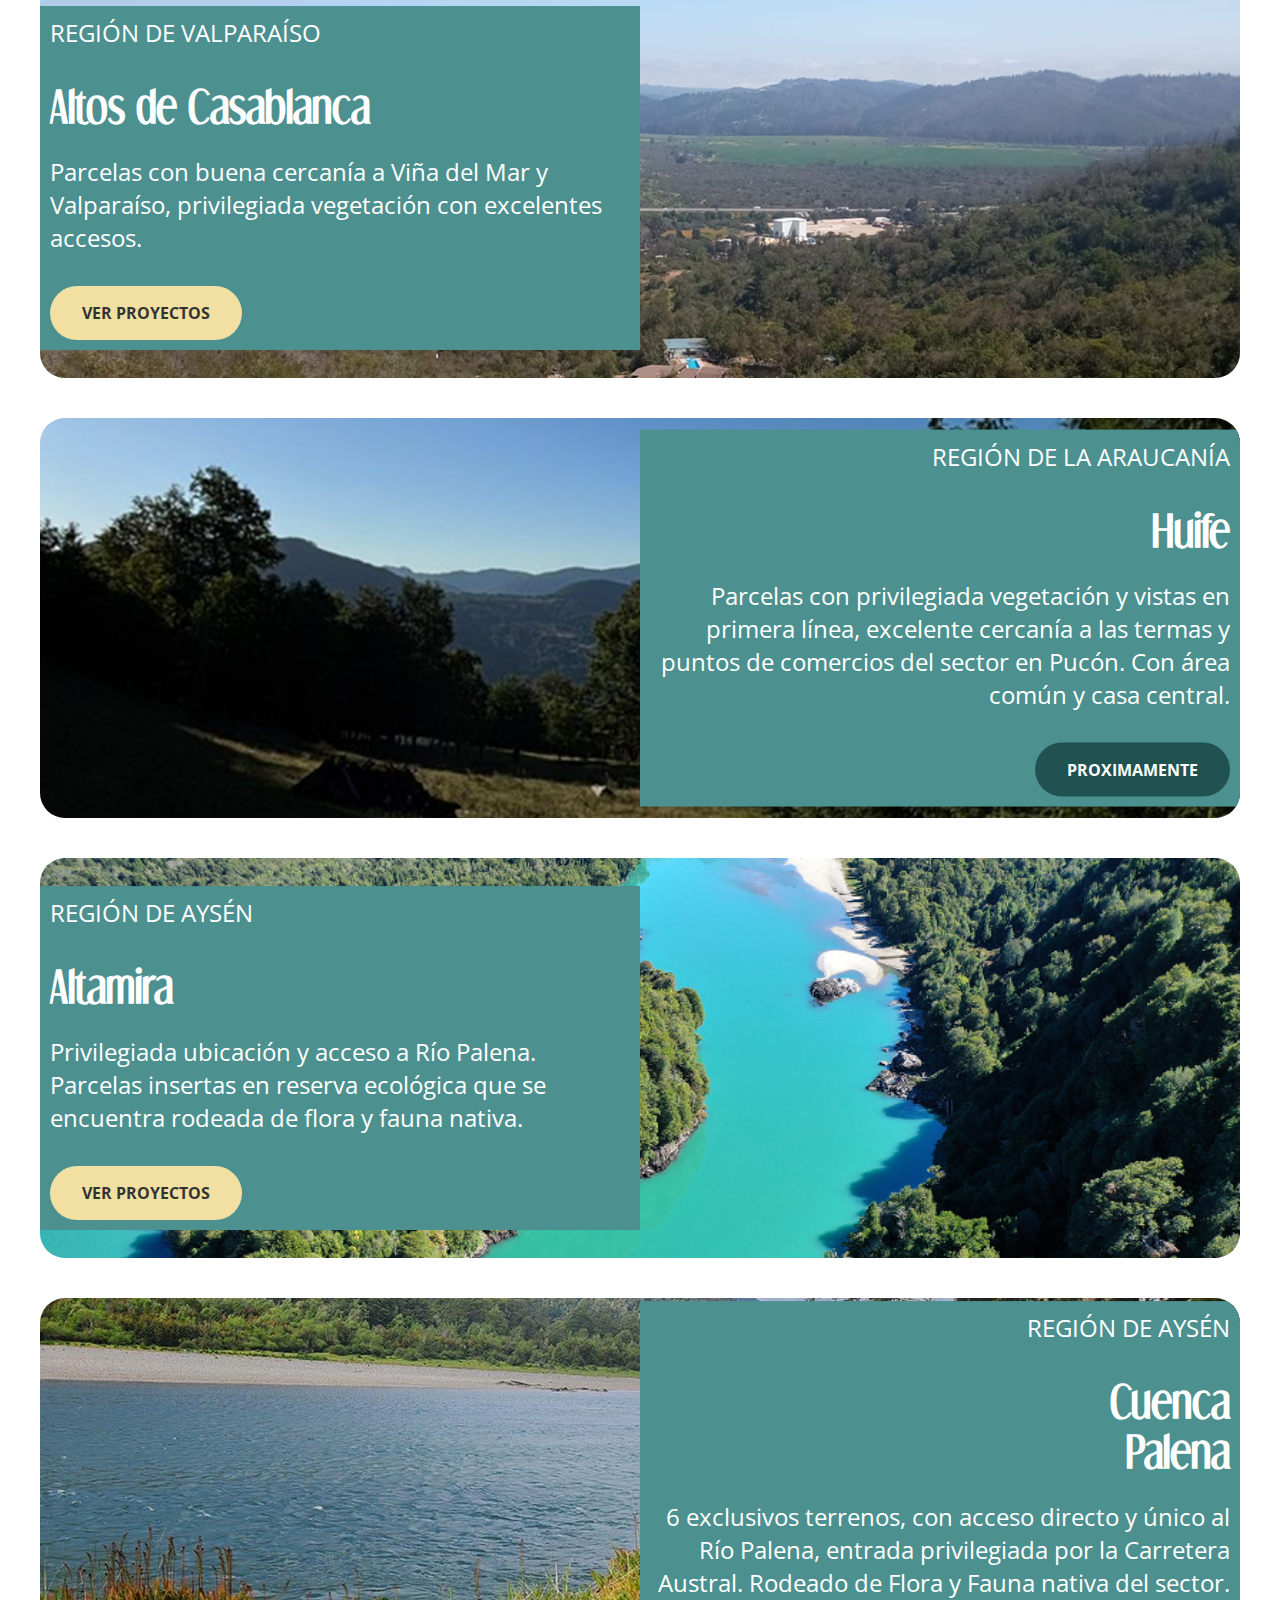
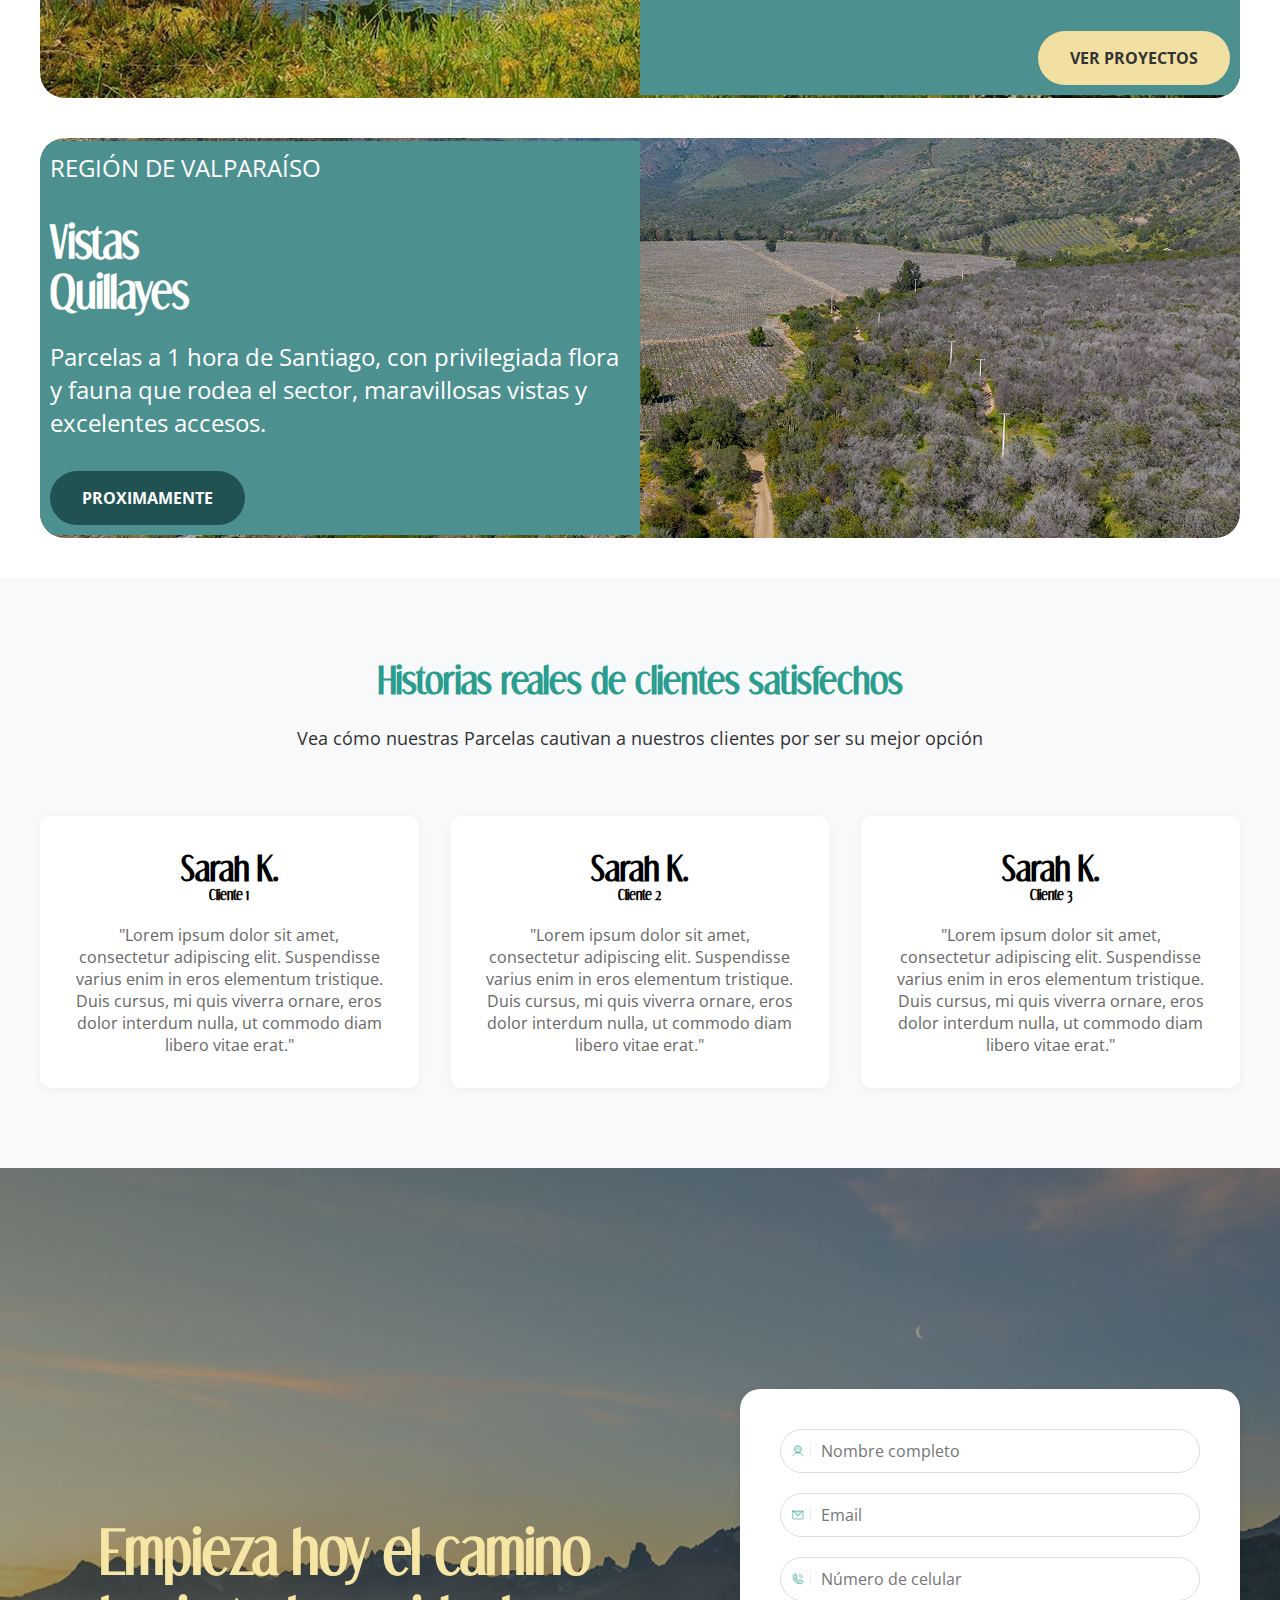
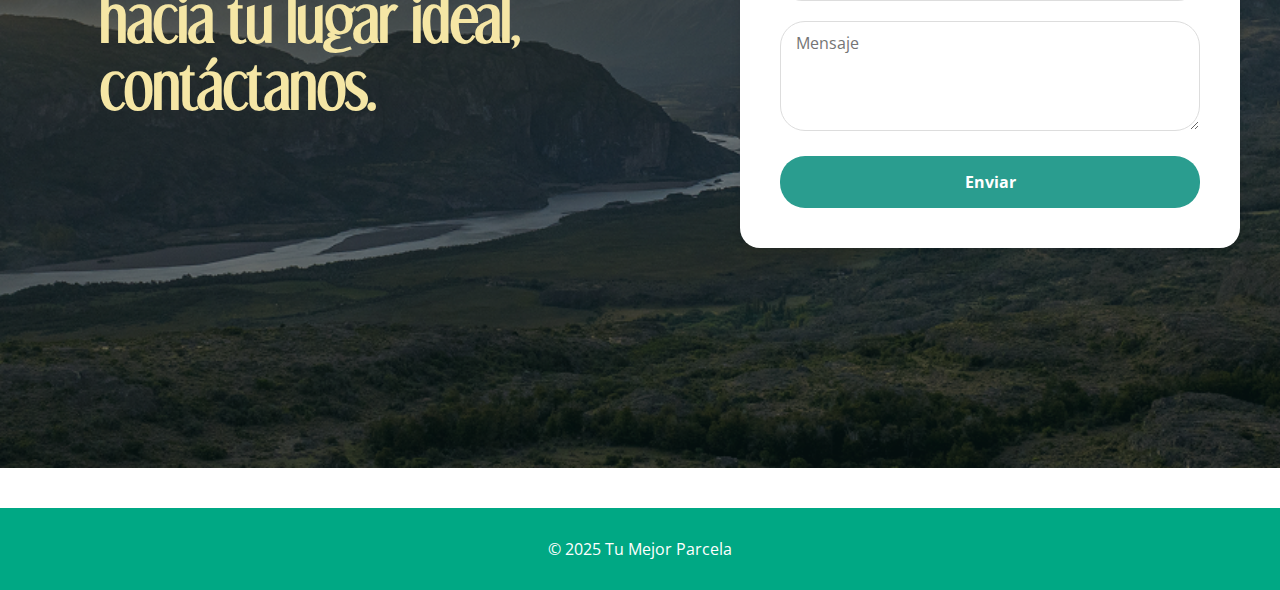
==== commit 383b8c85: "Update index.html" ====
--- a/proyectos/index.html
+++ b/proyectos/index.html
@@ -45,7 +45,7 @@
     <section class="beneficios">
         <div class="beneficios-header">
             
-            <h2>Compartimos tu pasión por conocer nuevos <strong style="font-style: italic;">lugares</strong></h2>
+            <h2>Compartimos tu pasión por conocer nuevos <strong style="font-style: italic;">horizontes</strong></h2>
            
         </div>
         
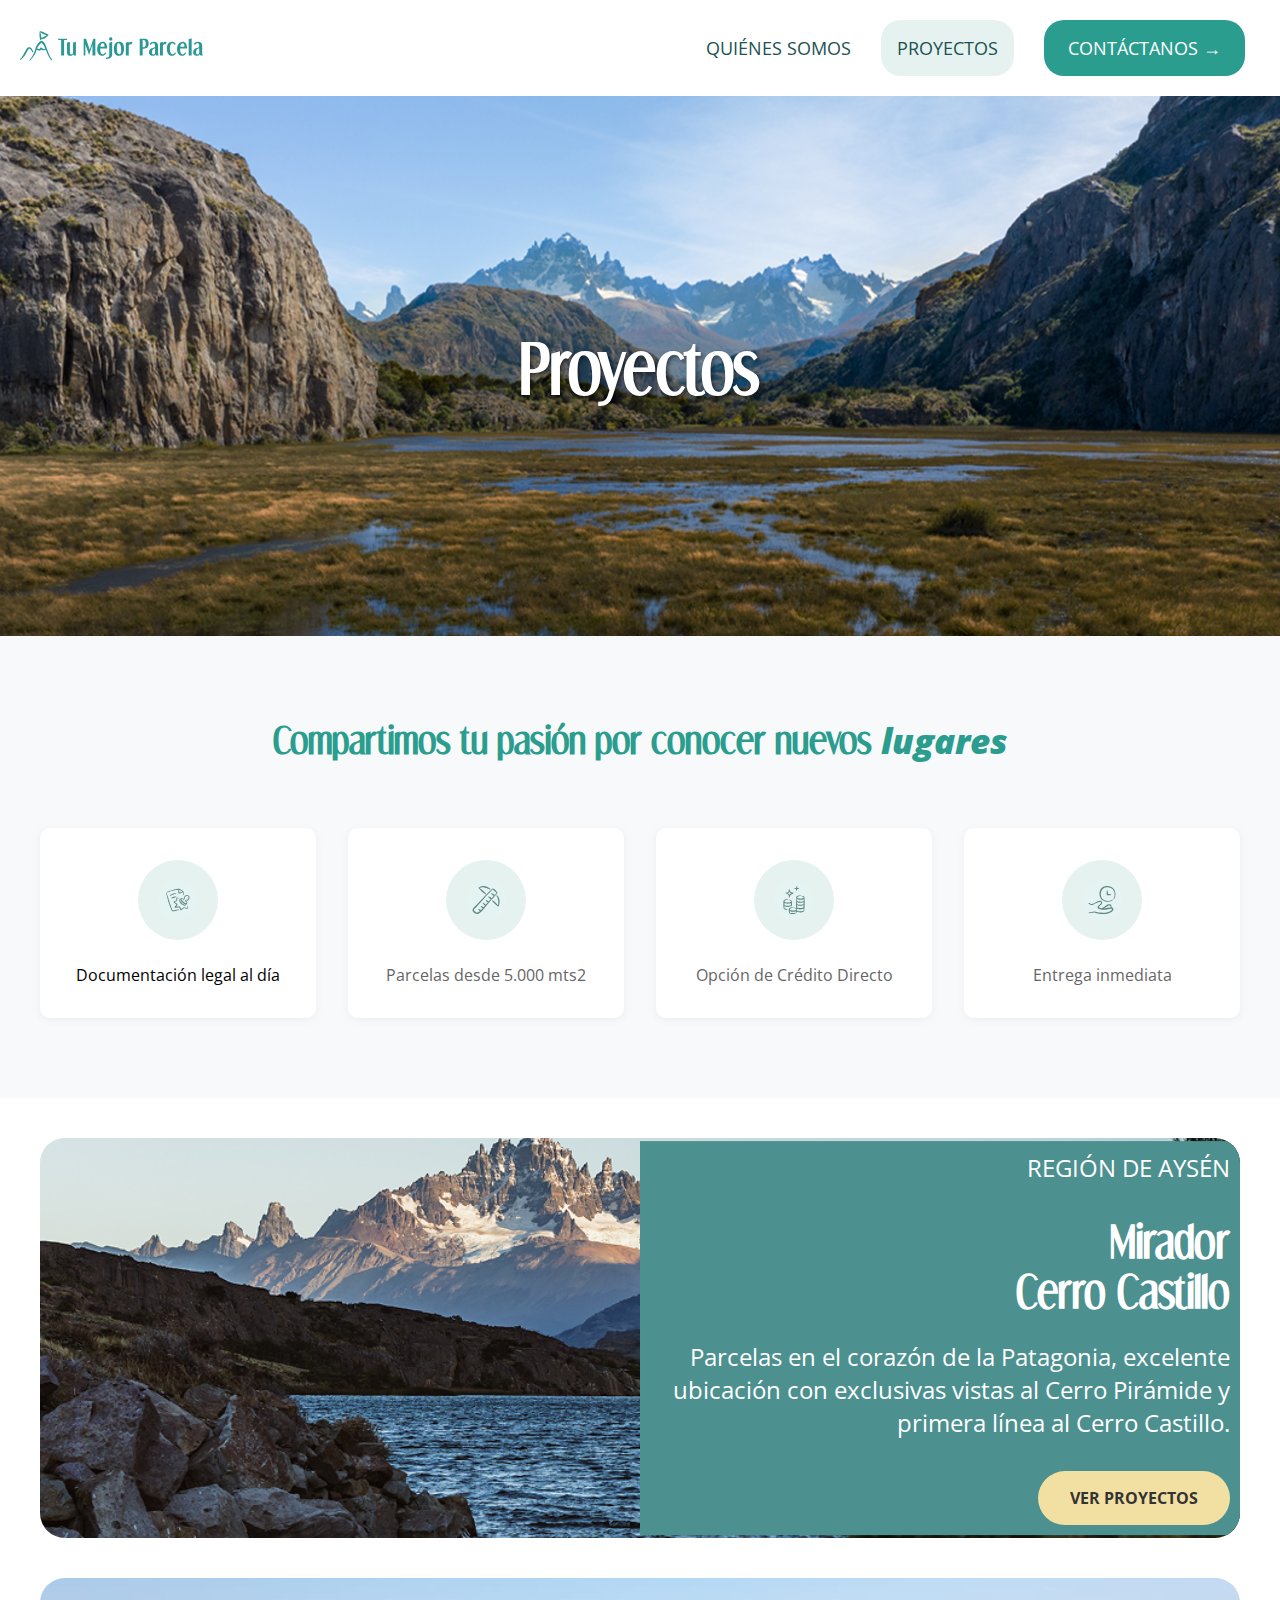
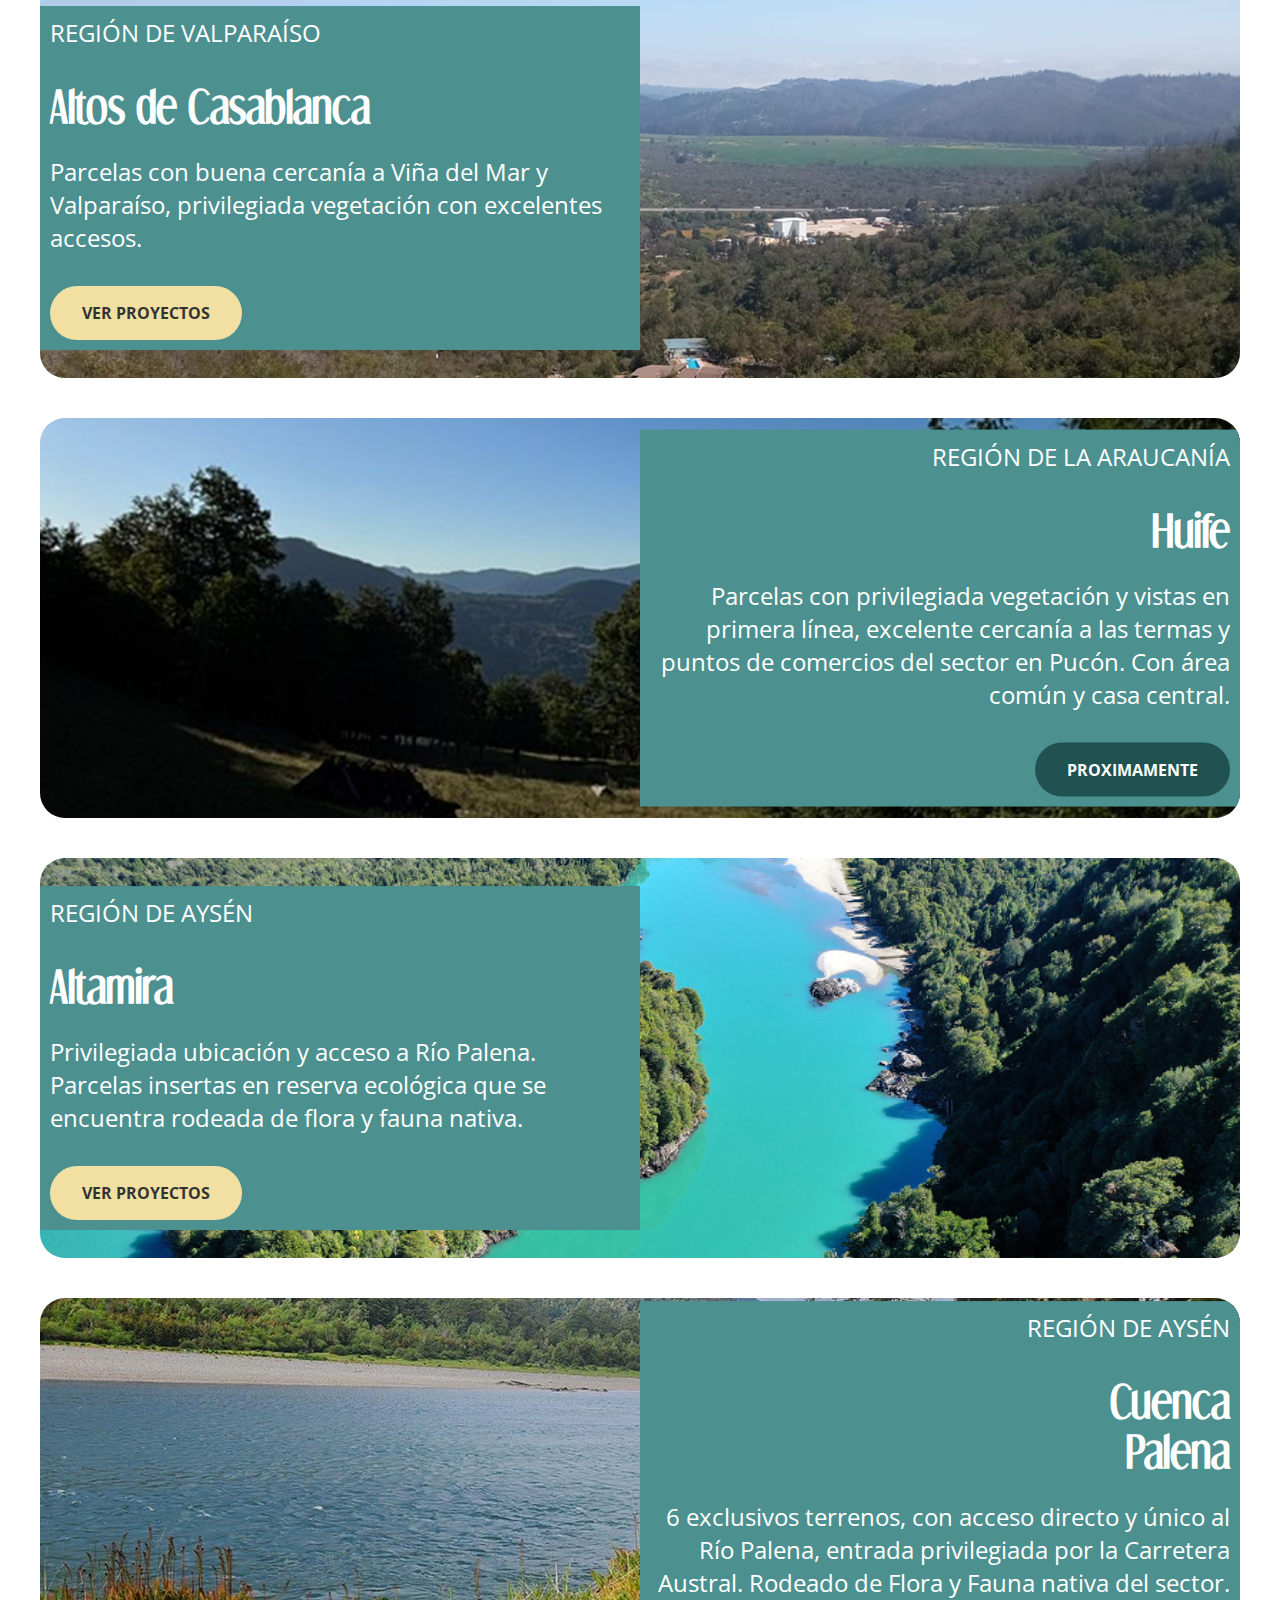
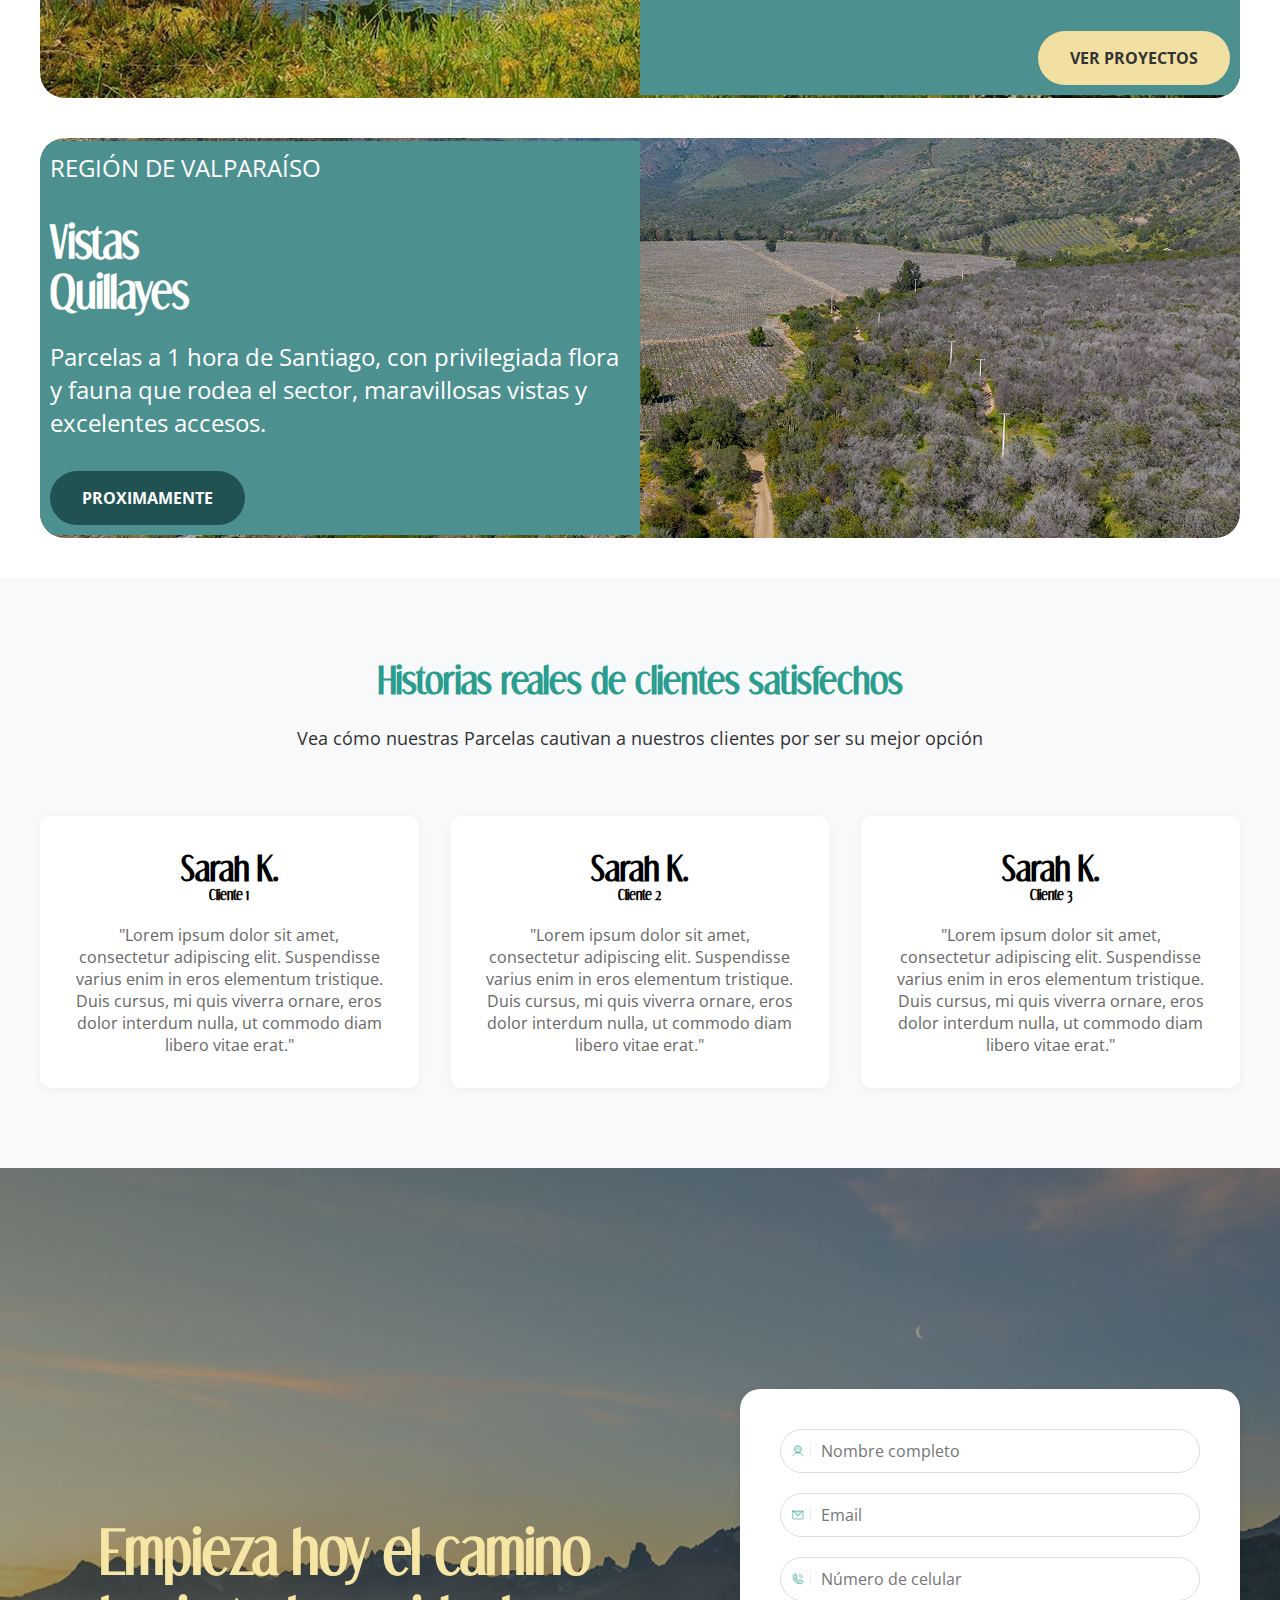
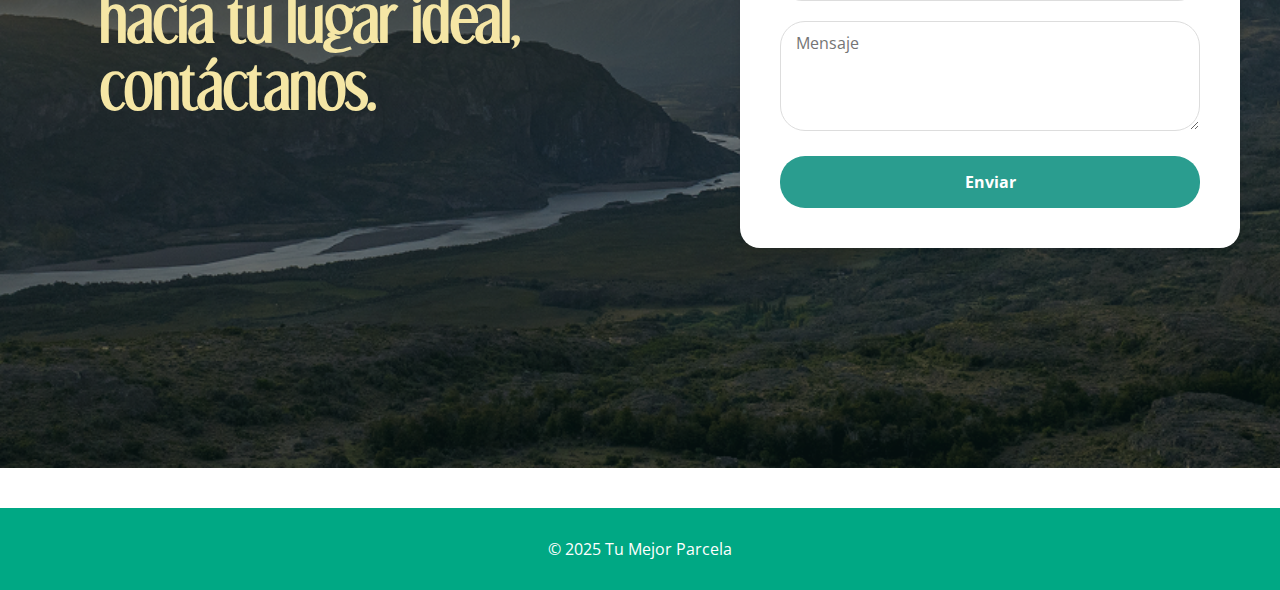
==== commit 17ff69c5: "Add files via upload" ====
--- a/proyectos/index.html
+++ b/proyectos/index.html
@@ -45,7 +45,7 @@
     <section class="beneficios">
         <div class="beneficios-header">
             
-            <h2>Compartimos tu pasión por conocer nuevos <strong style="font-style: italic;">horizontes</strong></h2>
+            <h2>Compartimos tu pasión por conocer nuevos <strong style="font-style: italic;">lugares</strong></h2>
            
         </div>
         
